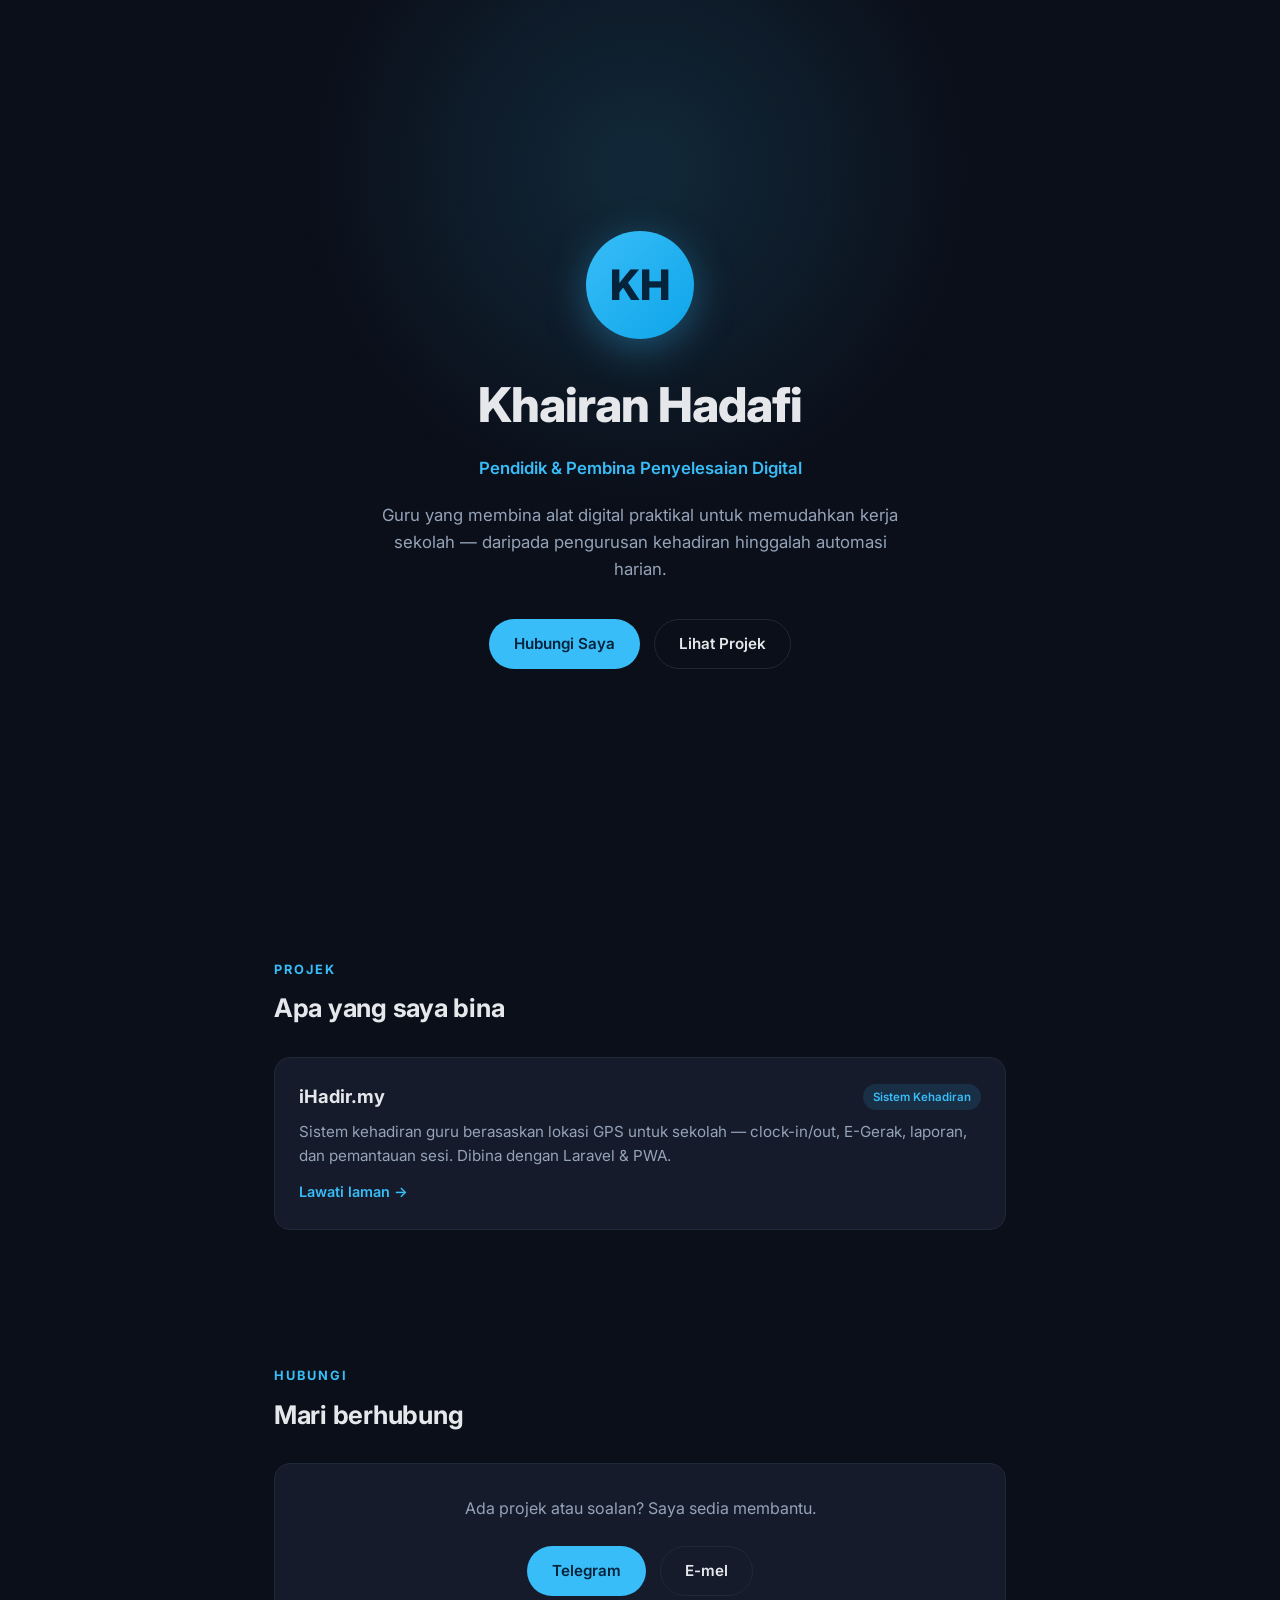
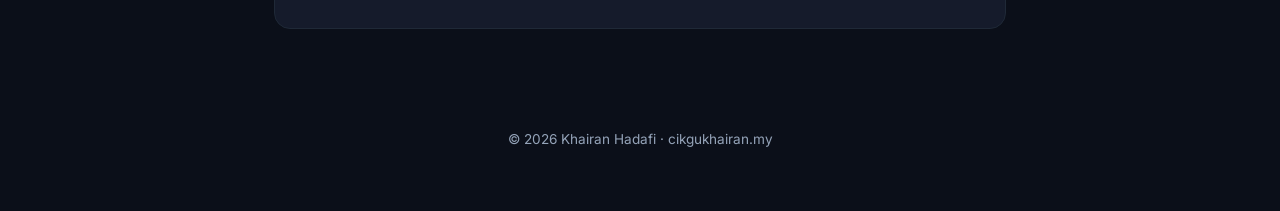
==== index.html @ f4848485 "Portfolio awal cikgukhairan.my — kad nama digital HTML statik Laman satu-fahalaman gelap moden: hero" ====
<!DOCTYPE html>
<html lang="ms">
<head>
  <meta charset="UTF-8">
  <meta name="viewport" content="width=device-width, initial-scale=1.0">
  <title>Khairan Hadafi — Pendidik &amp; Pembina</title>
  <meta name="description" content="Laman rasmi Khairan Hadafi — pendidik dan pembina penyelesaian digital untuk sekolah.">

  <!-- Open Graph -->
  <meta property="og:title" content="Khairan Hadafi — Pendidik &amp; Pembina">
  <meta property="og:description" content="Pendidik dan pembina penyelesaian digital untuk sekolah.">
  <meta property="og:type" content="website">
  <meta property="og:url" content="https://cikgukhairan.my">

  <link rel="preconnect" href="https://fonts.googleapis.com">
  <link rel="preconnect" href="https://fonts.gstatic.com" crossorigin>
  <link href="https://fonts.googleapis.com/css2?family=Inter:wght@400;500;600;700;800&display=swap" rel="stylesheet">

  <style>
    :root {
      --bg: #0b0f19;
      --bg-soft: #111827;
      --card: #151b2b;
      --border: #1f2937;
      --text: #e5e7eb;
      --muted: #94a3b8;
      --accent: #38bdf8;
      --accent-soft: rgba(56, 189, 248, 0.12);
      --radius: 16px;
    }

    * { margin: 0; padding: 0; box-sizing: border-box; }

    html { scroll-behavior: smooth; }

    body {
      font-family: 'Inter', system-ui, -apple-system, sans-serif;
      background: var(--bg);
      color: var(--text);
      line-height: 1.6;
      -webkit-font-smoothing: antialiased;
      overflow-x: hidden;
    }

    /* Ambient glow */
    body::before {
      content: "";
      position: fixed;
      top: -20%;
      left: 50%;
      transform: translateX(-50%);
      width: 700px;
      height: 700px;
      background: radial-gradient(circle, rgba(56,189,248,0.15) 0%, transparent 70%);
      pointer-events: none;
      z-index: 0;
    }

    .wrap {
      position: relative;
      z-index: 1;
      max-width: 780px;
      margin: 0 auto;
      padding: 0 24px;
    }

    /* Hero */
    header {
      min-height: 100vh;
      display: flex;
      flex-direction: column;
      justify-content: center;
      align-items: center;
      text-align: center;
      padding: 80px 0;
    }

    .avatar {
      width: 108px;
      height: 108px;
      border-radius: 50%;
      background: linear-gradient(135deg, var(--accent), #0ea5e9);
      display: flex;
      align-items: center;
      justify-content: center;
      font-size: 42px;
      font-weight: 800;
      color: #05233a;
      margin-bottom: 28px;
      box-shadow: 0 10px 40px rgba(56,189,248,0.35);
    }

    header h1 {
      font-size: clamp(2rem, 6vw, 3rem);
      font-weight: 800;
      letter-spacing: -0.02em;
      margin-bottom: 12px;
    }

    .tagline {
      color: var(--accent);
      font-weight: 600;
      font-size: 1.05rem;
      margin-bottom: 20px;
    }

    header p.bio {
      color: var(--muted);
      max-width: 520px;
      font-size: 1.05rem;
      margin-bottom: 36px;
    }

    .cta-row {
      display: flex;
      gap: 14px;
      flex-wrap: wrap;
      justify-content: center;
    }

    .btn {
      display: inline-flex;
      align-items: center;
      gap: 8px;
      padding: 12px 24px;
      border-radius: 999px;
      font-weight: 600;
      font-size: 0.95rem;
      text-decoration: none;
      transition: transform 0.15s ease, box-shadow 0.15s ease, background 0.15s ease;
      border: 1px solid transparent;
    }

    .btn-primary {
      background: var(--accent);
      color: #05233a;
    }
    .btn-primary:hover {
      transform: translateY(-2px);
      box-shadow: 0 8px 24px rgba(56,189,248,0.4);
    }

    .btn-ghost {
      background: transparent;
      color: var(--text);
      border-color: var(--border);
    }
    .btn-ghost:hover {
      border-color: var(--accent);
      color: var(--accent);
      transform: translateY(-2px);
    }

    /* Sections */
    section { padding: 60px 0; }

    .section-label {
      font-size: 0.8rem;
      text-transform: uppercase;
      letter-spacing: 0.15em;
      color: var(--accent);
      font-weight: 700;
      margin-bottom: 8px;
    }

    h2 {
      font-size: 1.6rem;
      font-weight: 700;
      letter-spacing: -0.01em;
      margin-bottom: 28px;
    }

    /* Projects */
    .project {
      display: block;
      background: var(--card);
      border: 1px solid var(--border);
      border-radius: var(--radius);
      padding: 24px;
      text-decoration: none;
      color: inherit;
      margin-bottom: 16px;
      transition: transform 0.15s ease, border-color 0.15s ease;
    }
    .project:hover {
      transform: translateY(-3px);
      border-color: var(--accent);
    }
    .project-head {
      display: flex;
      align-items: center;
      justify-content: space-between;
      gap: 12px;
      margin-bottom: 8px;
    }
    .project h3 {
      font-size: 1.15rem;
      font-weight: 700;
    }
    .project .pill {
      font-size: 0.72rem;
      font-weight: 600;
      padding: 4px 10px;
      border-radius: 999px;
      background: var(--accent-soft);
      color: var(--accent);
      white-space: nowrap;
    }
    .project p {
      color: var(--muted);
      font-size: 0.95rem;
    }
    .project .arrow {
      color: var(--accent);
      font-weight: 600;
      font-size: 0.9rem;
      margin-top: 12px;
      display: inline-block;
    }

    /* Contact */
    .contact-card {
      background: var(--card);
      border: 1px solid var(--border);
      border-radius: var(--radius);
      padding: 32px;
      text-align: center;
    }
    .contact-card p {
      color: var(--muted);
      margin-bottom: 24px;
    }

    footer {
      text-align: center;
      padding: 40px 0 60px;
      color: var(--muted);
      font-size: 0.85rem;
    }

    @media (max-width: 480px) {
      .cta-row { flex-direction: column; width: 100%; }
      .btn { justify-content: center; }
    }
  </style>
</head>
<body>
  <div class="wrap">

    <!-- HERO -->
    <header>
      <div class="avatar">KH</div>
      <h1>Khairan Hadafi</h1>
      <p class="tagline">Pendidik &amp; Pembina Penyelesaian Digital</p>
      <p class="bio">
        Guru yang membina alat digital praktikal untuk memudahkan kerja
        sekolah — daripada pengurusan kehadiran hinggalah automasi harian.
      </p>
      <div class="cta-row">
        <a class="btn btn-primary" href="#hubungi">Hubungi Saya</a>
        <a class="btn btn-ghost" href="#projek">Lihat Projek</a>
      </div>
    </header>

    <!-- PROJEK -->
    <section id="projek">
      <p class="section-label">Projek</p>
      <h2>Apa yang saya bina</h2>

      <a class="project" href="https://ihadir.my" target="_blank" rel="noopener">
        <div class="project-head">
          <h3>iHadir.my</h3>
          <span class="pill">Sistem Kehadiran</span>
        </div>
        <p>
          Sistem kehadiran guru berasaskan lokasi GPS untuk sekolah — clock-in/out,
          E-Gerak, laporan, dan pemantauan sesi. Dibina dengan Laravel &amp; PWA.
        </p>
        <span class="arrow">Lawati laman →</span>
      </a>

      <!-- Salin blok di atas untuk tambah projek lain -->
    </section>

    <!-- HUBUNGI -->
    <section id="hubungi">
      <p class="section-label">Hubungi</p>
      <h2>Mari berhubung</h2>
      <div class="contact-card">
        <p>Ada projek atau soalan? Saya sedia membantu.</p>
        <div class="cta-row" style="justify-content:center">
          <a class="btn btn-primary" href="https://t.me/khairanhadafi" target="_blank" rel="noopener">Telegram</a>
          <a class="btn btn-ghost" href="mailto:hello@cikgukhairan.my">E-mel</a>
        </div>
      </div>
    </section>

    <footer>
      © <span id="year"></span> Khairan Hadafi · cikgukhairan.my
    </footer>

  </div>

  <script>
    document.getElementById('year').textContent = new Date().getFullYear();
  </script>
</body>
</html>
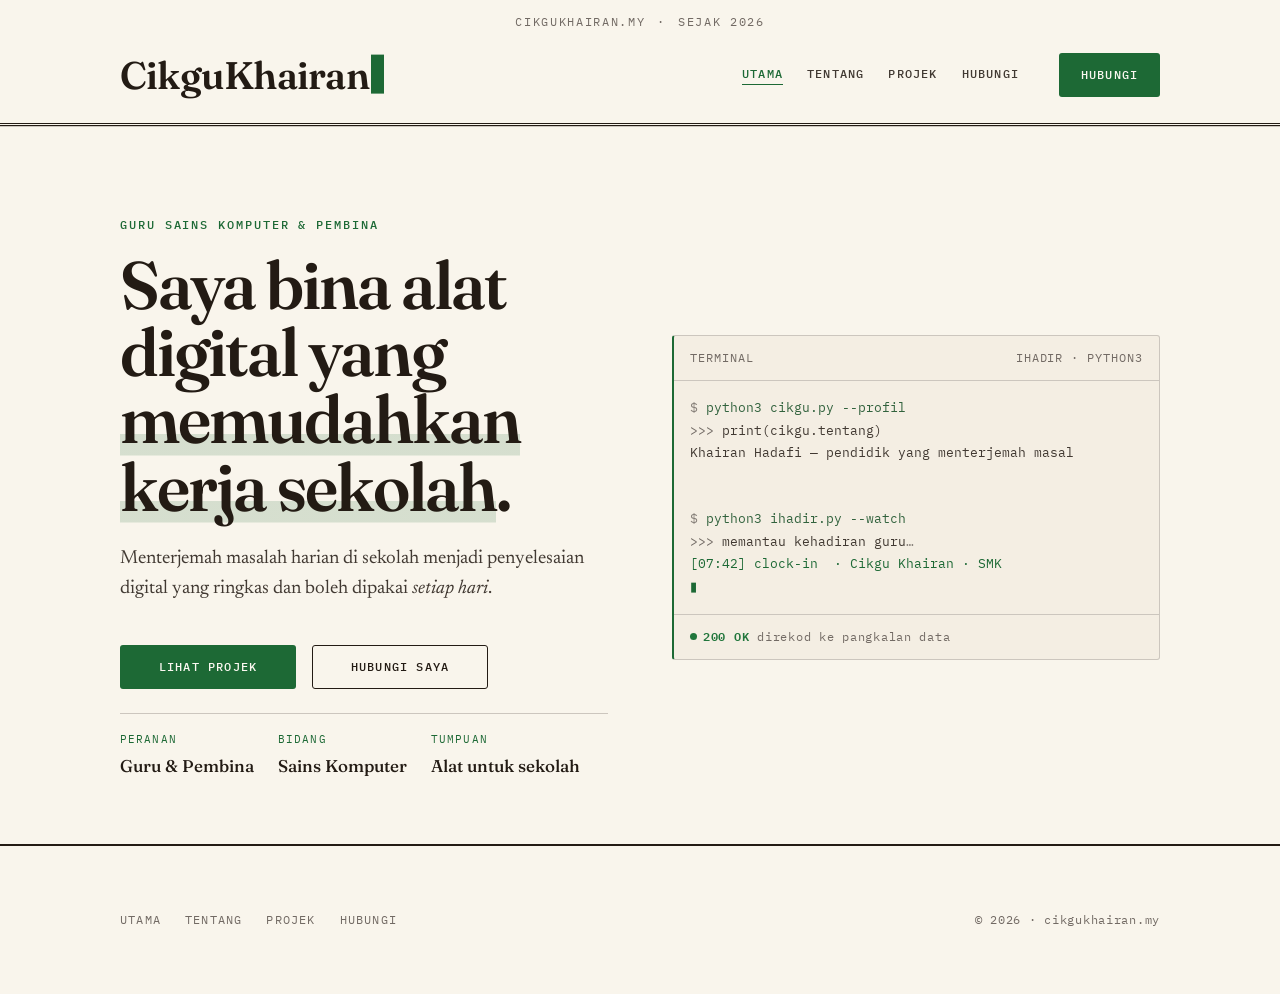
==== commit 30f16fd4: "Reka semula laman jadi multi-page editorial (tema Atelier) - Tukar dari satu-halaman ke 4 halaman: U" ====
--- a/index.html
+++ b/index.html
@@ -3,306 +3,128 @@
 <head>
   <meta charset="UTF-8">
   <meta name="viewport" content="width=device-width, initial-scale=1.0">
-  <title>Khairan Hadafi — Pendidik &amp; Pembina</title>
-  <meta name="description" content="Laman rasmi Khairan Hadafi — pendidik dan pembina penyelesaian digital untuk sekolah.">
+  <title>Khairan Hadafi — Pendidik &amp; Pembina Penyelesaian Digital</title>
+  <meta name="description" content="Khairan Hadafi — guru Sains Komputer yang membina alat digital praktikal untuk sekolah. Portfolio kerja, projek, dan cara berhubung.">
 
-  <!-- Open Graph -->
-  <meta property="og:title" content="Khairan Hadafi — Pendidik &amp; Pembina">
-  <meta property="og:description" content="Pendidik dan pembina penyelesaian digital untuk sekolah.">
+  <meta property="og:title" content="Khairan Hadafi — Pendidik &amp; Pembina Penyelesaian Digital">
+  <meta property="og:description" content="Guru Sains Komputer yang membina alat digital praktikal untuk sekolah.">
   <meta property="og:type" content="website">
   <meta property="og:url" content="https://cikgukhairan.my">
+  <meta property="og:locale" content="ms_MY">
 
   <link rel="preconnect" href="https://fonts.googleapis.com">
   <link rel="preconnect" href="https://fonts.gstatic.com" crossorigin>
-  <link href="https://fonts.googleapis.com/css2?family=Inter:wght@400;500;600;700;800&display=swap" rel="stylesheet">
-
-  <style>
-    :root {
-      --bg: #0b0f19;
-      --bg-soft: #111827;
-      --card: #151b2b;
-      --border: #1f2937;
-      --text: #e5e7eb;
-      --muted: #94a3b8;
-      --accent: #38bdf8;
-      --accent-soft: rgba(56, 189, 248, 0.12);
-      --radius: 16px;
-    }
-
-    * { margin: 0; padding: 0; box-sizing: border-box; }
-
-    html { scroll-behavior: smooth; }
-
-    body {
-      font-family: 'Inter', system-ui, -apple-system, sans-serif;
-      background: var(--bg);
-      color: var(--text);
-      line-height: 1.6;
-      -webkit-font-smoothing: antialiased;
-      overflow-x: hidden;
-    }
-
-    /* Ambient glow */
-    body::before {
-      content: "";
-      position: fixed;
-      top: -20%;
-      left: 50%;
-      transform: translateX(-50%);
-      width: 700px;
-      height: 700px;
-      background: radial-gradient(circle, rgba(56,189,248,0.15) 0%, transparent 70%);
-      pointer-events: none;
-      z-index: 0;
-    }
-
-    .wrap {
-      position: relative;
-      z-index: 1;
-      max-width: 780px;
-      margin: 0 auto;
-      padding: 0 24px;
-    }
-
-    /* Hero */
-    header {
-      min-height: 100vh;
-      display: flex;
-      flex-direction: column;
-      justify-content: center;
-      align-items: center;
-      text-align: center;
-      padding: 80px 0;
-    }
-
-    .avatar {
-      width: 108px;
-      height: 108px;
-      border-radius: 50%;
-      background: linear-gradient(135deg, var(--accent), #0ea5e9);
-      display: flex;
-      align-items: center;
-      justify-content: center;
-      font-size: 42px;
-      font-weight: 800;
-      color: #05233a;
-      margin-bottom: 28px;
-      box-shadow: 0 10px 40px rgba(56,189,248,0.35);
-    }
-
-    header h1 {
-      font-size: clamp(2rem, 6vw, 3rem);
-      font-weight: 800;
-      letter-spacing: -0.02em;
-      margin-bottom: 12px;
-    }
-
-    .tagline {
-      color: var(--accent);
-      font-weight: 600;
-      font-size: 1.05rem;
-      margin-bottom: 20px;
-    }
-
-    header p.bio {
-      color: var(--muted);
-      max-width: 520px;
-      font-size: 1.05rem;
-      margin-bottom: 36px;
-    }
-
-    .cta-row {
-      display: flex;
-      gap: 14px;
-      flex-wrap: wrap;
-      justify-content: center;
-    }
-
-    .btn {
-      display: inline-flex;
-      align-items: center;
-      gap: 8px;
-      padding: 12px 24px;
-      border-radius: 999px;
-      font-weight: 600;
-      font-size: 0.95rem;
-      text-decoration: none;
-      transition: transform 0.15s ease, box-shadow 0.15s ease, background 0.15s ease;
-      border: 1px solid transparent;
-    }
-
-    .btn-primary {
-      background: var(--accent);
-      color: #05233a;
-    }
-    .btn-primary:hover {
-      transform: translateY(-2px);
-      box-shadow: 0 8px 24px rgba(56,189,248,0.4);
-    }
-
-    .btn-ghost {
-      background: transparent;
-      color: var(--text);
-      border-color: var(--border);
-    }
-    .btn-ghost:hover {
-      border-color: var(--accent);
-      color: var(--accent);
-      transform: translateY(-2px);
-    }
-
-    /* Sections */
-    section { padding: 60px 0; }
-
-    .section-label {
-      font-size: 0.8rem;
-      text-transform: uppercase;
-      letter-spacing: 0.15em;
-      color: var(--accent);
-      font-weight: 700;
-      margin-bottom: 8px;
-    }
-
-    h2 {
-      font-size: 1.6rem;
-      font-weight: 700;
-      letter-spacing: -0.01em;
-      margin-bottom: 28px;
-    }
-
-    /* Projects */
-    .project {
-      display: block;
-      background: var(--card);
-      border: 1px solid var(--border);
-      border-radius: var(--radius);
-      padding: 24px;
-      text-decoration: none;
-      color: inherit;
-      margin-bottom: 16px;
-      transition: transform 0.15s ease, border-color 0.15s ease;
-    }
-    .project:hover {
-      transform: translateY(-3px);
-      border-color: var(--accent);
-    }
-    .project-head {
-      display: flex;
-      align-items: center;
-      justify-content: space-between;
-      gap: 12px;
-      margin-bottom: 8px;
-    }
-    .project h3 {
-      font-size: 1.15rem;
-      font-weight: 700;
-    }
-    .project .pill {
-      font-size: 0.72rem;
-      font-weight: 600;
-      padding: 4px 10px;
-      border-radius: 999px;
-      background: var(--accent-soft);
-      color: var(--accent);
-      white-space: nowrap;
-    }
-    .project p {
-      color: var(--muted);
-      font-size: 0.95rem;
-    }
-    .project .arrow {
-      color: var(--accent);
-      font-weight: 600;
-      font-size: 0.9rem;
-      margin-top: 12px;
-      display: inline-block;
-    }
-
-    /* Contact */
-    .contact-card {
-      background: var(--card);
-      border: 1px solid var(--border);
-      border-radius: var(--radius);
-      padding: 32px;
-      text-align: center;
-    }
-    .contact-card p {
-      color: var(--muted);
-      margin-bottom: 24px;
-    }
-
-    footer {
-      text-align: center;
-      padding: 40px 0 60px;
-      color: var(--muted);
-      font-size: 0.85rem;
-    }
-
-    @media (max-width: 480px) {
-      .cta-row { flex-direction: column; width: 100%; }
-      .btn { justify-content: center; }
-    }
-  </style>
+  <link href="https://fonts.googleapis.com/css2?family=Fraunces:opsz,wght@9..144,400;9..144,500;9..144,600;9..144,700&family=Newsreader:ital,opsz,wght@0,6..72,400;0,6..72,500;1,6..72,400&family=IBM+Plex+Mono:wght@400;500&display=swap" rel="stylesheet">
+  <link rel="stylesheet" href="css/style.css">
 </head>
 <body>
-  <div class="wrap">
 
-    <!-- HERO -->
-    <header>
-      <div class="avatar">KH</div>
-      <h1>Khairan Hadafi</h1>
-      <p class="tagline">Pendidik &amp; Pembina Penyelesaian Digital</p>
-      <p class="bio">
-        Guru yang membina alat digital praktikal untuk memudahkan kerja
-        sekolah — daripada pengurusan kehadiran hinggalah automasi harian.
-      </p>
-      <div class="cta-row">
-        <a class="btn btn-primary" href="#hubungi">Hubungi Saya</a>
-        <a class="btn btn-ghost" href="#projek">Lihat Projek</a>
-      </div>
-    </header>
+  <!-- NAV — masthead -->
+  <header class="nav">
+    <div class="wrap">
+      <p class="nav__issue"><span>cikgukhairan.my</span><span>·</span><span>Sejak 2026</span></p>
+    </div>
+    <div class="wrap nav__inner">
+      <a class="nav__brand" href="index.html"><span class="nav__brand-type" data-type="CikguKhairan">CikguKhairan</span><span class="nav__caret" aria-hidden="true"></span></a>
 
-    <!-- PROJEK -->
-    <section id="projek">
-      <p class="section-label">Projek</p>
-      <h2>Apa yang saya bina</h2>
+      <button class="nav__toggle" type="button" aria-label="Buka menu" aria-expanded="false" aria-controls="menu">
+        <svg viewBox="0 0 24 24" fill="none" stroke="currentColor" stroke-width="2" aria-hidden="true"><path d="M3 6h18M3 12h18M3 18h18"/></svg>
+      </button>
 
-      <a class="project" href="https://ihadir.my" target="_blank" rel="noopener">
-        <div class="project-head">
-          <h3>iHadir.my</h3>
-          <span class="pill">Sistem Kehadiran</span>
+      <nav class="nav__menu" id="menu" aria-label="Navigasi utama">
+        <ul class="nav__links">
+          <li><a class="nav__link" href="index.html" aria-current="page">Utama</a></li>
+          <li><a class="nav__link" href="tentang.html">Tentang</a></li>
+          <li><a class="nav__link" href="projek.html">Projek</a></li>
+          <li><a class="nav__link" href="hubungi.html">Hubungi</a></li>
+        </ul>
+        <div class="nav__cta">
+          <a class="btn btn--primary" href="hubungi.html">Hubungi</a>
         </div>
-        <p>
-          Sistem kehadiran guru berasaskan lokasi GPS untuk sekolah — clock-in/out,
-          E-Gerak, laporan, dan pemantauan sesi. Dibina dengan Laravel &amp; PWA.
-        </p>
-        <span class="arrow">Lawati laman →</span>
-      </a>
+      </nav>
+    </div>
+  </header>
 
-      <!-- Salin blok di atas untuk tambah projek lain -->
-    </section>
+  <main>
 
-    <!-- HUBUNGI -->
-    <section id="hubungi">
-      <p class="section-label">Hubungi</p>
-      <h2>Mari berhubung</h2>
-      <div class="contact-card">
-        <p>Ada projek atau soalan? Saya sedia membantu.</p>
-        <div class="cta-row" style="justify-content:center">
-          <a class="btn btn-primary" href="https://t.me/khairanhadafi" target="_blank" rel="noopener">Telegram</a>
-          <a class="btn btn-ghost" href="mailto:hello@cikgukhairan.my">E-mel</a>
+    <!-- MARQUEE HERO -->
+    <section class="hero">
+      <div class="hero__spot" aria-hidden="true"></div>
+      <div class="wrap hero__grid">
+        <div class="hero__intro">
+          <p class="eyebrow">Guru Sains Komputer &amp; Pembina</p>
+          <h1 class="hero__display">Saya bina alat digital yang <span class="accent">memudahkan kerja sekolah</span>.</h1>
+          <p class="lede hero__lede">
+            Menterjemah masalah harian di sekolah menjadi penyelesaian digital
+            yang ringkas dan boleh dipakai <em>setiap hari</em>.
+          </p>
+          <div class="hero__actions">
+            <a class="btn btn--primary" href="projek.html">Lihat Projek</a>
+            <a class="btn btn--ghost" href="hubungi.html">Hubungi Saya</a>
+          </div>
+
+          <dl class="meta-strip">
+            <div class="meta-strip__item">
+              <dt class="k">Peranan</dt>
+              <dd class="v">Guru &amp; Pembina</dd>
+            </div>
+            <div class="meta-strip__item">
+              <dt class="k">Bidang</dt>
+              <dd class="v">Sains Komputer</dd>
+            </div>
+            <div class="meta-strip__item">
+              <dt class="k">Tumpuan</dt>
+              <dd class="v">Alat untuk sekolah</dd>
+            </div>
+          </dl>
+        </div>
+
+        <div class="hero__note">
+          <div class="note" role="img" aria-label="Terminal Python memaparkan profil Cikgu Khairan dan log kehadiran sistem iHadir.">
+            <div class="note__head">
+              <span>Terminal</span>
+              <span>ihadir · python3</span>
+            </div>
+            <div class="note__body">
+<pre><span class="tok-punc">$</span> <span class="tok-str">python3 cikgu.py --profil</span>
+<span class="tok-dim">>>></span> print(cikgu.tentang)
+<span id="term-bio" class="term-bio" data-typein="Khairan Hadafi — pendidik yang menterjemah masalah harian di sekolah menjadi penyelesaian digital yang ringkas, kemas, dan boleh dipakai setiap hari oleh guru di kelas mahupun di luar kelas.">Khairan Hadafi — pendidik yang menterjemah masalah harian di sekolah menjadi penyelesaian digital yang ringkas, kemas, dan boleh dipakai setiap hari oleh guru di kelas mahupun di luar kelas.</span>
+
+<span class="tok-punc">$</span> <span class="tok-str">python3 ihadir.py --watch</span>
+<span class="tok-dim">>>></span> memantau kehadiran guru<span class="tok-punc">…</span>
+<span id="term-log" class="term-log" data-lines='[
+"[07:42] clock-in  · Cikgu Khairan · SMK Contoh · gps ✓",
+"[13:20] clock-out · Cikgu Khairan · sesi tamat ✓",
+"[13:21] laporan   · kehadiran hari ini dijana ✓",
+"[07:39] clock-in  · Cikgu Aisyah  · dalam kawasan ✓"
+]'></span><span class="caret">▮</span></pre>
+            </div>
+            <div class="note__foot">
+              <span class="status--ok">200 OK</span>
+              <span>direkod ke pangkalan data</span>
+            </div>
+          </div>
         </div>
       </div>
     </section>
 
-    <footer>
-      © <span id="year"></span> Khairan Hadafi · cikgukhairan.my
-    </footer>
+  </main>
 
-  </div>
+  <!-- FOOTER — mast-headed -->
+  <footer class="footer">
+    <div class="wrap">
+      <div class="footer__inner">
+        <ul class="footer__links">
+          <li><a href="index.html">Utama</a></li>
+          <li><a href="tentang.html">Tentang</a></li>
+          <li><a href="projek.html">Projek</a></li>
+          <li><a href="hubungi.html">Hubungi</a></li>
+        </ul>
+        <span>© <span id="year">2026</span> · cikgukhairan.my</span>
+      </div>
+    </div>
+  </footer>
 
-  <script>
-    document.getElementById('year').textContent = new Date().getFullYear();
-  </script>
+  <script src="js/site.js"></script>
 </body>
 </html>
--- a/css/style.css
+++ b/css/style.css
@@ -0,0 +1,667 @@
+/* Hallmark · genre: editorial · macrostructure: Marquee Hero · theme: Atelier
+ * enrichment: none (hairline field-note excerpt) · nav: N6 Masthead · footer: Ft1 Mast-headed
+ * tone: editorial/literary · anchor hue: forest green (150)
+ * pre-emit critique: P5 H5 E4 S4 R5 V5
+ * contrast: pass · verified 320/375/414/768px · italic headers: none (roman only)
+ */
+
+@import url("tokens.css");
+
+/* ---- Reset ---- */
+*, *::before, *::after { margin: 0; padding: 0; box-sizing: border-box; }
+html, body { overflow-x: clip; }
+html { scroll-behavior: smooth; -webkit-text-size-adjust: 100%; }
+
+body {
+  background: var(--color-paper);
+  color: var(--color-ink-2);
+  font-family: var(--font-body);
+  font-weight: 400;
+  font-size: var(--text-base);
+  line-height: 1.65;
+  -webkit-font-smoothing: antialiased;
+  text-rendering: optimizeLegibility;
+}
+
+img, svg { display: block; max-width: 100%; }
+a { color: inherit; }
+::selection { background: var(--color-accent-soft); }
+
+/* ---- Layout primitives ---- */
+.wrap {
+  width: 100%;
+  max-width: var(--maxw);
+  margin-inline: auto;
+  padding-inline: clamp(1.1rem, 4vw, 2.5rem);
+}
+.section { padding-block: var(--space-3xl); }
+.section--tight { padding-block: var(--space-2xl); }
+.section--alt {
+  background: var(--color-paper-2);
+  border-block: var(--rule) solid var(--color-rule);
+}
+
+/* ---- Headings — Fraunces, ROMAN only (italic headers banned) ---- */
+h1, h2, h3, h4 {
+  font-family: var(--font-display);
+  color: var(--color-ink);
+  font-weight: 600;
+  font-style: normal;
+  line-height: 1.05;
+  letter-spacing: -0.015em;
+  overflow-wrap: anywhere;
+  min-width: 0;
+}
+
+/* editorial eyebrow — serif small caps, no box */
+.eyebrow {
+  font-family: var(--font-mono);
+  font-size: var(--text-xs);
+  font-weight: 500;
+  text-transform: uppercase;
+  letter-spacing: 0.16em;
+  color: var(--color-accent);
+  display: block;
+  margin-bottom: var(--space-md);
+}
+
+.lede {
+  font-size: var(--text-lg);
+  color: var(--color-ink-2);
+  max-width: 52ch;
+  line-height: 1.6;
+}
+.lede em { font-style: italic; }  /* italic lives here, not in headers */
+
+/* thick editorial rule */
+.rule-thick { border: 0; border-top: var(--rule-thick) solid var(--color-rule-strong); }
+
+/* =====================================================================
+   NAV — N6 Newspaper masthead
+   ===================================================================== */
+.nav {
+  border-bottom: var(--rule) solid var(--color-rule);
+  background: var(--color-paper);
+}
+.nav__issue {
+  display: flex;
+  align-items: center;
+  justify-content: center;
+  gap: var(--space-sm);
+  padding-top: var(--space-sm);
+  font-family: var(--font-mono);
+  font-size: var(--text-xs);
+  letter-spacing: 0.14em;
+  text-transform: uppercase;
+  color: var(--color-ink-3);
+}
+.nav__inner {
+  display: flex;
+  align-items: center;
+  justify-content: space-between;
+  gap: var(--space-md);
+  padding-block: var(--space-sm) var(--space-md);
+  position: relative;
+}
+.nav__brand {
+  font-family: var(--font-display);
+  font-weight: 600;
+  font-size: var(--text-2xl);
+  letter-spacing: -0.02em;
+  color: var(--color-ink);
+  text-decoration: none;
+}
+.nav__brand .dot { color: var(--color-accent); }
+.nav__brand-type { white-space: nowrap; }
+.nav__caret {
+  display: inline-block;
+  width: 0.5ch;
+  height: 1em;
+  margin-left: 2px;
+  transform: translateY(0.12em);
+  background: var(--color-accent);
+  animation: caret-blink 1s steps(1) infinite;
+}
+@keyframes caret-blink { 0%, 50% { opacity: 1; } 50.01%, 100% { opacity: 0; } }
+@media (prefers-reduced-motion: reduce) {
+  .nav__caret { animation: none; opacity: 0; }
+}
+.nav__menu { display: flex; align-items: center; gap: var(--space-xl); }
+.nav__links {
+  display: flex;
+  align-items: center;
+  gap: var(--space-lg);
+  list-style: none;
+}
+.nav__link {
+  font-family: var(--font-mono);
+  font-size: var(--text-xs);
+  font-weight: 500;
+  text-transform: uppercase;
+  letter-spacing: 0.1em;
+  color: var(--color-ink-2);
+  text-decoration: none;
+  position: relative;
+  padding-block: 4px;
+  white-space: nowrap;
+}
+.nav__link::after {
+  content: "";
+  position: absolute;
+  left: 0; bottom: 0;
+  width: 100%; height: 1.5px;
+  background: var(--color-accent);
+  transform: scaleX(0);
+  transform-origin: left;
+  transition: transform var(--dur-fast) var(--ease-out);
+}
+.nav__link:hover::after,
+.nav__link[aria-current="page"]::after { transform: scaleX(1); }
+.nav__link[aria-current="page"] { color: var(--color-accent); }
+
+.nav__toggle {
+  display: none;
+  width: 44px; height: 44px;
+  border: var(--rule) solid var(--color-rule);
+  border-radius: var(--radius-sm);
+  background: transparent;
+  color: var(--color-ink);
+  cursor: pointer;
+  align-items: center;
+  justify-content: center;
+}
+.nav__toggle svg { width: 20px; height: 20px; }
+
+/* double-rule under masthead */
+.nav::after {
+  content: "";
+  display: block;
+  height: 3px;
+  border-top: var(--rule) solid var(--color-rule-strong);
+  border-bottom: var(--rule) solid var(--color-rule-strong);
+}
+
+/* ---- Buttons — editorial, near-square ---- */
+.btn {
+  display: inline-flex;
+  align-items: center;
+  justify-content: center;
+  gap: var(--space-xs);
+  font-family: var(--font-mono);
+  font-size: var(--text-xs);
+  font-weight: 500;
+  text-transform: uppercase;
+  letter-spacing: 0.1em;
+  line-height: 1;
+  padding: 0.85rem 1.3rem;
+  border-radius: var(--radius-sm);
+  border: var(--rule) solid transparent;
+  text-decoration: none;
+  cursor: pointer;
+  min-height: 44px;
+  transition: background var(--dur-fast) var(--ease-out),
+              border-color var(--dur-fast) var(--ease-out),
+              color var(--dur-fast) var(--ease-out),
+              transform var(--dur-fast) var(--ease-out);
+}
+.btn--primary { background: var(--color-accent); color: var(--color-accent-ink); }
+.btn--primary:hover { background: var(--color-accent-hover); }
+.btn--ghost {
+  background: transparent;
+  color: var(--color-ink);
+  border-color: var(--color-rule-strong);
+}
+.btn--ghost:hover { border-color: var(--color-accent); color: var(--color-accent); }
+.btn:active { transform: translateY(1px); }
+
+:focus-visible {
+  outline: 2px solid var(--color-focus);
+  outline-offset: 3px;
+  border-radius: var(--radius-sm);
+}
+
+/* =====================================================================
+   MARQUEE HERO — big Fraunces statement fills the fold
+   ===================================================================== */
+.hero {
+  padding-block: clamp(2.5rem, 7vw, 5.5rem) var(--space-2xl);
+  position: relative;
+  isolation: isolate;
+}
+/* Kursor spotlight — cahaya hijau lembut ikut tetikus */
+.hero__spot {
+  position: absolute;
+  inset: 0;
+  z-index: -1;
+  pointer-events: none;
+  opacity: 0;
+  transition: opacity var(--dur-mid) var(--ease-out);
+  background: radial-gradient(
+    340px circle at var(--mx, 50%) var(--my, 30%),
+    var(--color-accent-soft) 0%,
+    transparent 65%
+  );
+}
+.hero:hover .hero__spot { opacity: 1; }
+.hero__grid {
+  display: grid;
+  grid-template-columns: minmax(0, 1fr) minmax(0, 1fr);
+  gap: clamp(1.5rem, 5vw, 4rem);
+  align-items: center;
+}
+.hero__display {
+  font-size: var(--text-display-s);
+  font-weight: 600;
+  line-height: 1.0;
+  letter-spacing: -0.03em;
+  margin-bottom: var(--space-lg);
+}
+.hero__lede { margin-bottom: var(--space-xl); }
+.hero__display .accent {
+  color: var(--color-ink);
+  background: linear-gradient(var(--color-accent-soft), var(--color-accent-soft));
+  background-size: 100% 0.32em;
+  background-position: 0 92%;
+  background-repeat: no-repeat;
+  box-decoration-break: clone;
+  -webkit-box-decoration-break: clone;
+}
+.hero__actions {
+  display: flex;
+  flex-wrap: wrap;
+  gap: var(--space-md);
+  margin-top: var(--space-lg);
+}
+.hero__actions .btn { min-width: 11rem; }
+
+/* ---- Field note — hairline excerpt (NOT dark chrome) ---- */
+.note {
+  border: var(--rule) solid var(--color-rule);
+  border-left: var(--rule-thick) solid var(--color-accent);
+  background: var(--color-note);
+  border-radius: var(--radius-sm);
+  overflow: hidden;
+}
+.note__head {
+  display: flex;
+  align-items: center;
+  justify-content: space-between;
+  gap: var(--space-sm);
+  padding: var(--space-sm) var(--space-md);
+  border-bottom: var(--rule) solid var(--color-rule);
+  font-family: var(--font-mono);
+  font-size: var(--text-xs);
+  letter-spacing: 0.08em;
+  text-transform: uppercase;
+  color: var(--color-ink-3);
+}
+.note__body {
+  padding: var(--space-md);
+  font-family: var(--font-mono);
+  font-size: 0.8rem;
+  line-height: 1.75;
+  color: var(--color-ink-2);
+  overflow-x: auto;
+}
+.note__body pre { font-family: inherit; white-space: pre; }
+.tok-key { color: var(--color-note-key); }
+.tok-str { color: var(--color-note-str); }
+.tok-punc { color: var(--color-note-punc); }
+.tok-dim { color: var(--color-ink-3); }
+.term-log { display: block; color: var(--color-accent); min-height: 1.75em; }
+.term-bio {
+  display: block;
+  color: var(--color-ink-2);
+  white-space: pre-wrap;
+  line-height: 1.7;
+}
+.note__foot {
+  display: flex;
+  align-items: center;
+  gap: var(--space-xs);
+  padding: var(--space-sm) var(--space-md);
+  border-top: var(--rule) solid var(--color-rule);
+  font-family: var(--font-mono);
+  font-size: var(--text-xs);
+  letter-spacing: 0.06em;
+  color: var(--color-ink-3);
+}
+.status--ok { color: var(--color-ok); font-weight: 600; display: inline-flex; align-items: center; gap: 6px; }
+.status--ok::before { content: ""; width: 7px; height: 7px; border-radius: 50%; background: var(--color-ok); }
+.caret { color: var(--color-accent); }
+
+/* =====================================================================
+   META STRIP — honest facts
+   ===================================================================== */
+.meta-strip {
+  display: flex;
+  flex-wrap: wrap;
+  gap: var(--space-lg);
+  margin-top: var(--space-lg);
+  padding-top: var(--space-md);
+  border-top: var(--rule) solid var(--color-rule);
+}
+.meta-strip__item .k {
+  font-family: var(--font-mono);
+  font-size: 0.7rem;
+  text-transform: uppercase;
+  letter-spacing: 0.1em;
+  color: var(--color-accent);
+  display: block;
+  margin-bottom: 1px;
+  margin-bottom: var(--space-2xs);
+}
+.meta-strip__item .v {
+  font-family: var(--font-display);
+  font-size: var(--text-base);
+  font-weight: 500;
+  color: var(--color-ink);
+  margin: 0;
+}
+
+/* =====================================================================
+   SECTION HEAD (stacked — eyebrow above heading, single column)
+   ===================================================================== */
+.head { margin-bottom: var(--space-xl); max-width: 54ch; }
+.head h2 { font-size: var(--text-3xl); }
+.head p { margin-top: var(--space-md); color: var(--color-ink-2); font-size: var(--text-lg); }
+
+/* =====================================================================
+   FEATURE ROWS — editorial two-column, hairline divided
+   ===================================================================== */
+.feature {
+  display: grid;
+  grid-template-columns: minmax(0, 0.85fr) minmax(0, 1.15fr);
+  gap: clamp(1.5rem, 4vw, 3.5rem);
+  align-items: start;
+  padding-block: var(--space-xl);
+  border-top: var(--rule) solid var(--color-rule);
+}
+.feature h3 { font-size: var(--text-2xl); margin-bottom: var(--space-sm); }
+.feature__list { list-style: none; display: grid; gap: var(--space-md); }
+.feature__list li { display: flex; gap: var(--space-sm); align-items: baseline; }
+.feature__list li::before {
+  content: "—";
+  color: var(--color-accent);
+  font-family: var(--font-mono);
+  flex: none;
+}
+
+/* ---- Principle — numbered editorial block ---- */
+.principle {
+  display: grid;
+  grid-template-columns: minmax(0, 0.85fr) minmax(0, 1.15fr);
+  gap: clamp(1.5rem, 4vw, 3.5rem);
+  align-items: start;
+  padding-block: var(--space-2xl);
+  border-top: var(--rule) solid var(--color-rule);
+}
+.principle:last-child { border-bottom: var(--rule) solid var(--color-rule); }
+.principle__lead { display: flex; align-items: baseline; gap: var(--space-md); }
+.principle__num {
+  font-family: var(--font-display);
+  font-size: clamp(2.6rem, 1.6rem + 4vw, 4.5rem);
+  font-weight: 500;
+  line-height: 0.8;
+  color: var(--color-accent);
+  flex: none;
+}
+.principle h3 { font-size: var(--text-2xl); letter-spacing: -0.02em; }
+.principle__list { list-style: none; display: grid; gap: 0; }
+.principle__list li {
+  display: flex;
+  gap: var(--space-md);
+  align-items: baseline;
+  padding-block: var(--space-md);
+  border-top: var(--rule) solid var(--color-rule);
+  font-size: var(--text-lg);
+}
+.principle__list li:first-child { border-top: 0; padding-top: 0; }
+.principle__list li::before {
+  content: counter(prin, decimal-leading-zero);
+  counter-increment: prin;
+  font-family: var(--font-mono);
+  font-size: var(--text-xs);
+  letter-spacing: 0.08em;
+  color: var(--color-accent);
+  flex: none;
+  padding-top: 0.35em;
+}
+.principle__list { counter-reset: prin; }
+
+/* =====================================================================
+   PROJECT ENTRIES — editorial index, hairline rules not cards
+   ===================================================================== */
+.projects { display: grid; }
+.project {
+  display: block;
+  position: relative;
+  padding: var(--space-xl) var(--space-lg);
+  margin-inline: calc(var(--space-lg) * -1);
+  border-top: var(--rule) solid var(--color-rule);
+  text-decoration: none;
+  color: inherit;
+  transition: background var(--dur-mid) var(--ease-out);
+}
+.project:last-of-type { border-bottom: var(--rule) solid var(--color-rule); }
+/* garis aksen bergerak masuk dari kiri bila hover */
+.project::before {
+  content: "";
+  position: absolute;
+  left: 0; top: -1px; bottom: -1px;
+  width: 3px;
+  background: var(--color-accent);
+  transform: scaleY(0);
+  transform-origin: top;
+  transition: transform var(--dur-mid) var(--ease-out);
+}
+.project:hover { background: var(--color-paper-2); }
+.project:hover::before { transform: scaleY(1); }
+.project__head {
+  display: flex;
+  align-items: baseline;
+  justify-content: space-between;
+  gap: var(--space-md);
+  flex-wrap: wrap;
+  margin-bottom: var(--space-sm);
+}
+.project__title {
+  font-family: var(--font-display);
+  font-size: var(--text-3xl);
+  font-weight: 600;
+  color: var(--color-ink);
+  letter-spacing: -0.02em;
+  transition: color var(--dur-fast) var(--ease-out);
+}
+.project:hover .project__title { color: var(--color-accent); }
+.pill {
+  font-family: var(--font-mono);
+  font-size: var(--text-xs);
+  font-weight: 500;
+  letter-spacing: 0.08em;
+  text-transform: uppercase;
+  color: var(--color-accent);
+  white-space: nowrap;
+}
+.project p { color: var(--color-ink-2); max-width: 62ch; }
+.project__stack { display: flex; flex-wrap: wrap; gap: var(--space-sm); margin-top: var(--space-md); }
+.tag {
+  font-family: var(--font-mono);
+  font-size: var(--text-xs);
+  color: var(--color-ink-3);
+  letter-spacing: 0.04em;
+}
+.tag::before { content: "· "; color: var(--color-rule); }
+.tag:first-child::before { content: ""; }
+.project__arrow {
+  display: inline-flex;
+  align-items: center;
+  gap: 8px;
+  margin-top: var(--space-md);
+  font-family: var(--font-mono);
+  font-size: var(--text-xs);
+  text-transform: uppercase;
+  letter-spacing: 0.1em;
+  color: var(--color-accent);
+  font-weight: 500;
+}
+.project__arrow .x { transition: transform var(--dur-fast) var(--ease-out); }
+.project:hover .project__arrow .x { transform: translateX(5px); }
+
+.project--soon {
+  padding-block: var(--space-xl);
+  border-top: var(--rule) solid var(--color-rule);
+  border-bottom: var(--rule) solid var(--color-rule);
+  color: var(--color-ink-3);
+  font-family: var(--font-mono);
+  font-size: var(--text-sm);
+  font-style: normal;
+}
+
+/* =====================================================================
+   STATEMENT BAND (editorial — accent paper, not dark chrome)
+   ===================================================================== */
+.band {
+  background: var(--color-ink);
+  color: var(--color-paper);
+  border-block: var(--rule-thick) solid var(--color-rule-strong);
+}
+.band h2 { color: var(--color-paper); }
+.band .eyebrow { color: var(--color-accent); }
+.band p, .band .lede { color: oklch(88% 0.012 82); }
+
+/* =====================================================================
+   CONTACT
+   ===================================================================== */
+.contact-grid {
+  display: grid;
+  grid-template-columns: minmax(0, 1fr) minmax(0, 1fr);
+  gap: clamp(1.5rem, 5vw, 4rem);
+  align-items: start;
+}
+.contact-list { list-style: none; display: grid; }
+.contact-item {
+  display: flex;
+  align-items: center;
+  gap: var(--space-md);
+  padding-block: var(--space-md);
+  border-top: var(--rule) solid var(--color-rule);
+  text-decoration: none;
+  color: inherit;
+  min-height: 44px;
+  transition: background var(--dur-fast) var(--ease-out), padding-left var(--dur-fast) var(--ease-out);
+}
+.contact-item:last-child { border-bottom: var(--rule) solid var(--color-rule); }
+.contact-item:hover { background: var(--color-paper-2); padding-left: var(--space-sm); }
+.contact-item__icon {
+  width: 38px; height: 38px; flex: none;
+  color: var(--color-accent);
+  display: flex; align-items: center; justify-content: center;
+}
+.contact-item__icon svg { width: 22px; height: 22px; }
+.contact-item .k {
+  font-family: var(--font-mono);
+  font-size: var(--text-xs);
+  text-transform: uppercase;
+  letter-spacing: 0.1em;
+  color: var(--color-ink-3);
+  display: block;
+}
+.contact-item .v { font-family: var(--font-display); font-size: var(--text-lg); font-weight: 500; color: var(--color-ink); }
+
+/* =====================================================================
+   FOOTER — Ft1 Mast-headed
+   ===================================================================== */
+.footer {
+  border-top: var(--rule-thick) solid var(--color-rule-strong);
+  padding-block: var(--space-2xl);
+}
+.footer__mast {
+  font-family: var(--font-display);
+  font-size: var(--text-2xl);
+  font-weight: 600;
+  color: var(--color-ink);
+  letter-spacing: -0.02em;
+  margin-bottom: var(--space-xs);
+}
+.footer__tagline { font-style: italic; color: var(--color-ink-3); margin-bottom: var(--space-lg); }
+.footer__inner {
+  display: flex;
+  align-items: baseline;
+  justify-content: space-between;
+  gap: var(--space-md);
+  flex-wrap: wrap;
+  font-family: var(--font-mono);
+  font-size: var(--text-xs);
+  letter-spacing: 0.06em;
+  color: var(--color-ink-3);
+}
+.footer__links { display: flex; gap: var(--space-lg); list-style: none; flex-wrap: wrap; }
+.footer__links a { color: var(--color-ink-3); text-decoration: none; text-transform: uppercase; letter-spacing: 0.1em; }
+.footer__links a:hover { color: var(--color-accent); }
+
+/* =====================================================================
+   REVEAL MOTION
+   ===================================================================== */
+.reveal {
+  opacity: 0;
+  transform: translateY(12px);
+  transition: opacity var(--dur-slow) var(--ease-out), transform var(--dur-slow) var(--ease-out);
+}
+.reveal.is-in { opacity: 1; transform: none; }
+
+@media (prefers-reduced-motion: reduce) {
+  .reveal { opacity: 1; transform: none; transition: none; }
+  html { scroll-behavior: auto; }
+  .nav__link::after { transition: none; }
+  .hero__spot { display: none; }
+  .project::before { transition: none; }
+}
+
+/* =====================================================================
+   RESPONSIVE
+   ===================================================================== */
+@media (max-width: 60rem) {
+  .hero__grid { grid-template-columns: minmax(0, 1fr); }
+  .feature { grid-template-columns: minmax(0, 1fr); gap: var(--space-md); }
+  .principle { grid-template-columns: minmax(0, 1fr); gap: var(--space-md); }
+  .contact-grid { grid-template-columns: minmax(0, 1fr); }
+}
+
+@media (max-width: 48rem) {
+  .nav__links, .nav__cta { display: none; }
+  .nav__toggle { display: inline-flex; }
+  .nav__menu {
+    display: none;
+    position: absolute;
+    inset-inline: 0;
+    top: 100%;
+    background: var(--color-paper);
+    border-bottom: var(--rule) solid var(--color-rule);
+    padding: var(--space-lg) clamp(1.1rem, 4vw, 2.5rem) var(--space-xl);
+    z-index: 40;
+  }
+  .nav.is-open .nav__menu {
+    display: flex;
+    flex-direction: column;
+    align-items: stretch;
+    gap: var(--space-md);
+  }
+  .nav.is-open .nav__links {
+    display: flex;
+    flex-direction: column;
+    align-items: stretch;
+    gap: var(--space-md);
+    list-style: none;
+  }
+  .nav.is-open .nav__cta { display: flex; }
+  .nav.is-open .nav__link { font-size: var(--text-base); }
+  .nav.is-open .nav__link::after { display: none; }
+  .nav.is-open .btn { width: 100%; }
+}
+
+@media (max-width: 40rem) {
+  .section { padding-block: var(--space-2xl); }
+  .meta-strip { gap: var(--space-md) var(--space-lg); }
+  .hero__actions .btn { width: 100%; }
+}
